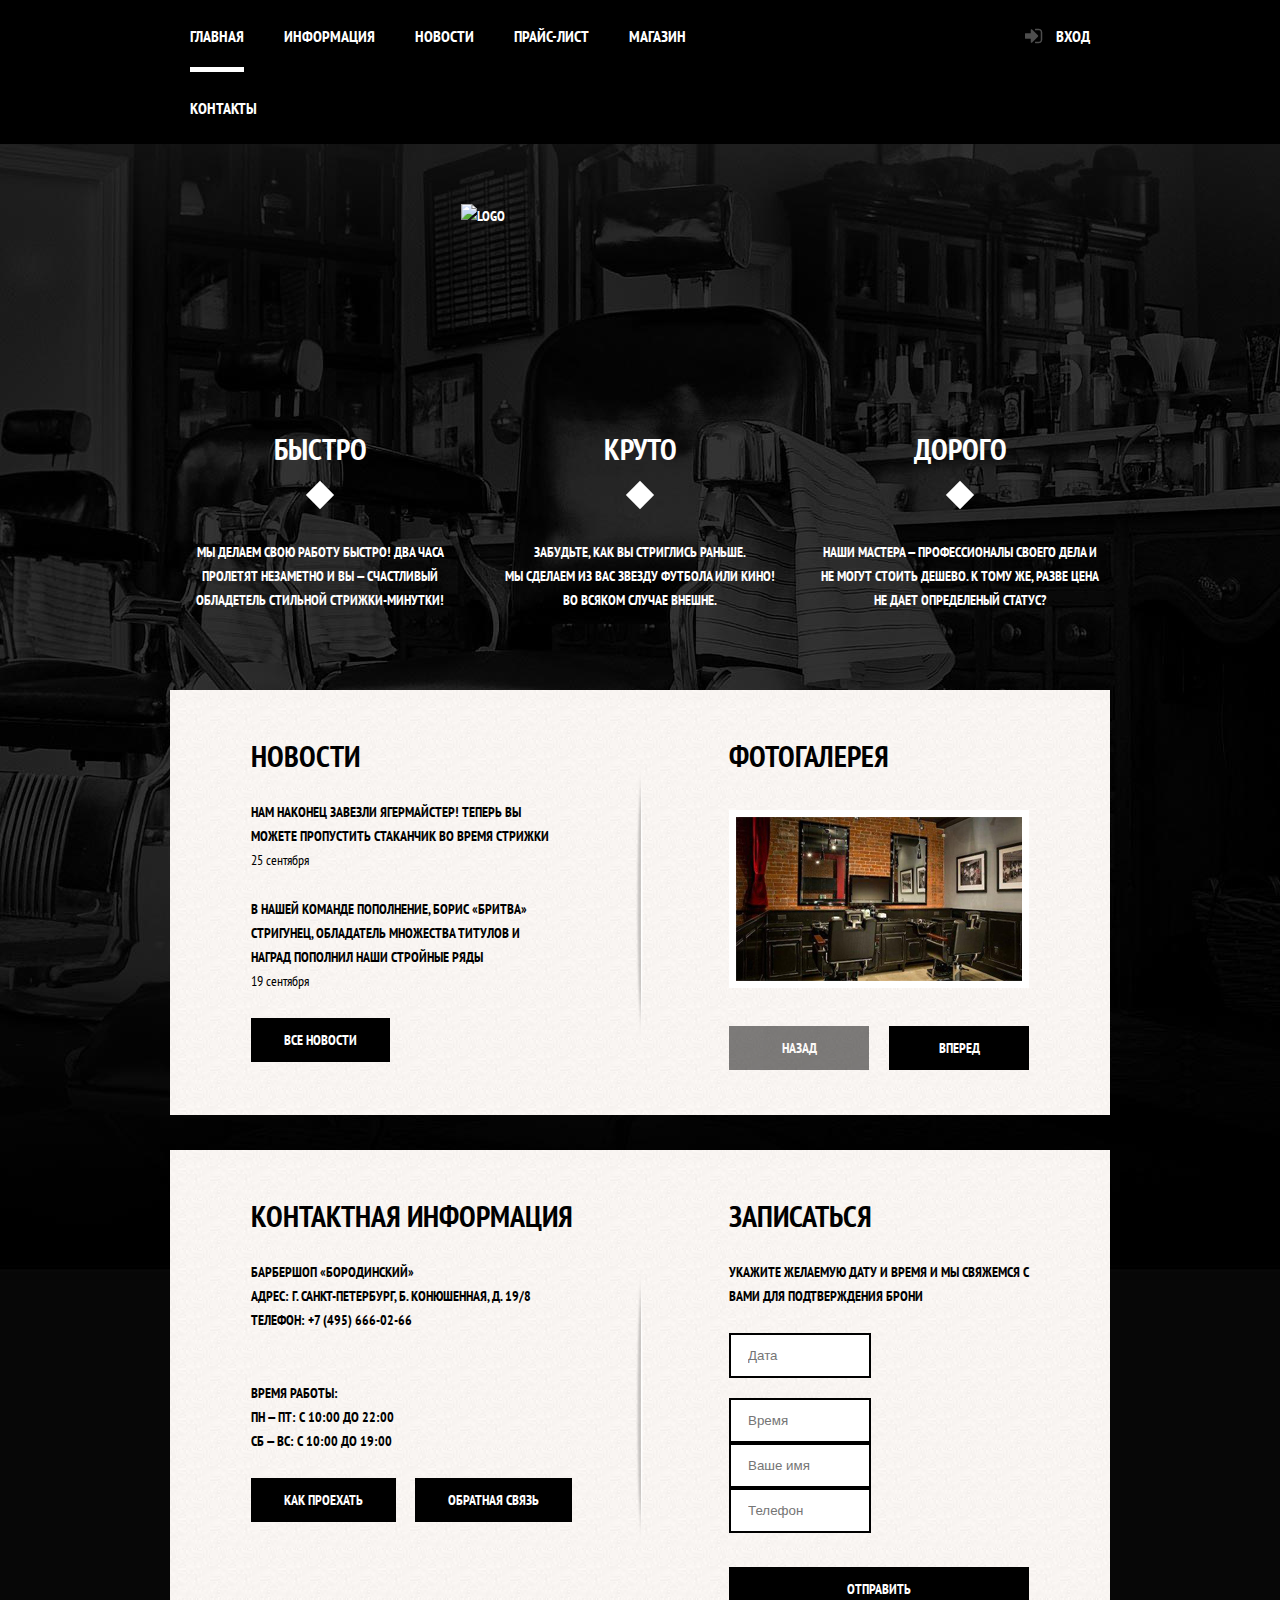
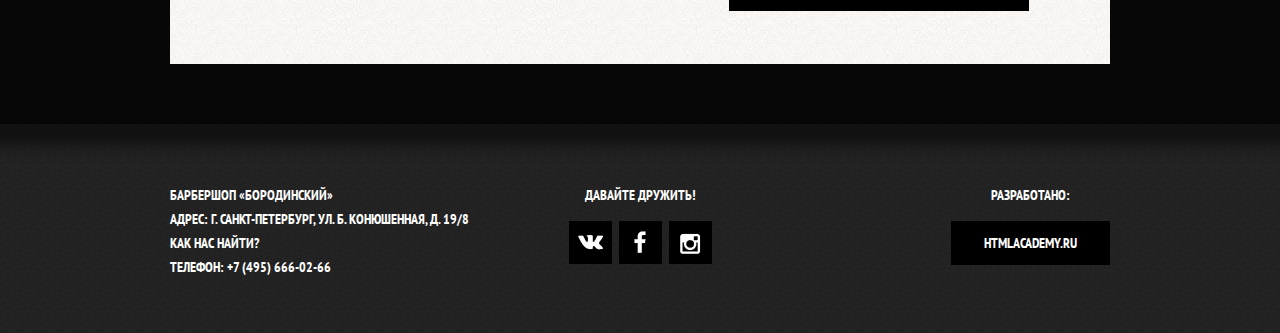
==== barbershop/index.html @ 910d0c9e "Add files via upload" ====
<!DOCTYPE html>
<html lang="ru">
<head>
	<meta charset="UTF-8">
	<title>Барбершоп «Бородинский»</title>
	<link href="https://fonts.googleapis.com/css?family=PT+Sans+Narrow:400,700&amp;subset=cyrillic" rel="stylesheet">
	<link href="css/normalize.css" rel="stylesheet">
	<link href="css/style.css" rel="stylesheet">

</head>
<body>
	<header class="main-header">
		<div class="container clearfix">
			<nav class="main-navigation">
				<ul>
					<li class="active">
						<span>Главная</span>
					</li>
					<li>
						<a href="#info">Информация</a>
					</li>
					<li>
						<a href="#info">Новости</a>
					</li>
					<li>
						<a href="price.html">Прайс-лист</a>
					</li>
					<li>
						<a href="shop.html">Магазин</a>
					</li>
					<li>
						<a href="#contacts">Контакты</a>
					</li>
				</ul>			
			</nav>
			<div class="user-block">
				<a class="login" href="#">Вход</a>
			</div>
		</div>	
	</header>
	<main class="container">
		<div class="logo">
			<img src="img/logo.png" alt="Logo" width="368" height="204">
		</div>
		<section class="features clearfix">
			<div class="features-item">
				<b class="features-name">БЫСТРО</b>
				<p>МЫ ДЕЛАЕМ СВОЮ РАБОТУ БЫСТРО! ДВА ЧАСА <br> ПРОЛЕТЯТ НЕЗАМЕТНО И ВЫ — СЧАСТЛИВЫЙ <br>ОБЛАДЕТЕЛЬ СТИЛЬНОЙ СТРИЖКИ-МИНУТКИ!</p>
			</div>
			<div class="features-item">
				<b class="features-name">КРУТО</b>
				<p>ЗАБУДЬТЕ, КАК ВЫ СТРИГЛИСЬ РАНЬШЕ.<br> МЫ СДЕЛАЕМ ИЗ ВАС ЗВЕЗДУ ФУТБОЛА ИЛИ КИНО! <br>ВО ВСЯКОМ СЛУЧАЕ ВНЕШНЕ.</p>
			</div>
			<div class="features-item">
				<b class="features-name">ДОРОГО</b>
				<p>НАШИ МАСТЕРА — ПРОФЕССИОНАЛЫ СВОЕГО ДЕЛА И <br> НЕ МОГУТ СТОИТЬ ДЕШЕВО. К ТОМУ ЖЕ, РАЗВЕ ЦЕНА<br> НЕ ДАЕТ ОПРЕДЕЛЕНЫЙ СТАТУС?</p>	
			</div>
		</section>
		<div class="index-content clearfix">
			<div class="index-content-left">
				<h2 id="info" class="index-content-title">Новости</h2>
				<ul class="news-preview">
					<li>
						<p>НАМ НАКОНЕЦ ЗАВЕЗЛИ ЯГЕРМАЙСТЕР! ТЕПЕРЬ ВЫ МОЖЕТЕ ПРОПУСТИТЬ СТАКАНЧИК ВО ВРЕМЯ СТРИЖКИ</p>
						<time datetime="2016-09-25">25 сентября</time>
					</li>
					<li>
						<p>В НАШЕЙ КОМАНДЕ ПОПОЛНЕНИЕ, БОРИС «БРИТВА» СТРИГУНЕЦ, ОБЛАДАТЕЛЬ МНОЖЕСТВА  ТИТУЛОВ И НАГРАД ПОПОЛНИЛ НАШИ СТРОЙНЫЕ РЯДЫ</p>
						<time datetime="2016-09-19">19 сентября</time>
					</li>
				</ul>
				<a class="btn" href="#">Все новости</a>
			</div>
			<div class="index-content-right">
				<h2 class="index-content-title">Фотогалерея</h2>
				<div class="gallery">
					<figure class="gallery-content">
						<img src="img/Layer21.jpg" width="286" height="164" alt="foto">
					</figure>
					<button type="button" class="btn gallery-prev" disabled>Назад</button><button type="button" class="btn gallery-next">Вперед</button>
				</div>
			</div>	
		</div>
		<div class="index-content clearfix">
			<div class="index-content-left">
				<h2 id="contacts" class="index-content-title">Контактная информация</h2>
				<p>
					БАРБЕРШОП «БОРОДИНСКИЙ»<br>
					АДРЕС: Г. САНКТ-ПЕТЕРБУРГ, Б. КОНЮШЕННАЯ, Д. 19/8<br>
					ТЕЛЕФОН: +7 (495) 666-02-66
				</p>
				<br>
				<p>
					ВРЕМЯ РАБОТЫ: <br>
					ПН — ПТ: С 10:00 ДО 22:00<br>
					СБ — ВС: С 10:00 ДО 19:00
				</p>
				<a class="btn js-open-map" href="#">Как проехать</a>
				<a class="btn" href="#">Обратная связь</a>
			</div>
			<div class="index-content-right">
				<h2 class="index-content-title">Записаться</h2>
				<p>УКАЖИТЕ ЖЕЛАЕМУЮ ДАТУ И ВРЕМЯ И МЫ СВЯЖЕМСЯ С ВАМИ ДЛЯ ПОДТВЕРЖДЕНИЯ БРОНИ</p>
				<form class="appointment-form" action="https://echo.htmlacademy.ru" method="post">
					<input type="text" name="date" value="" placeholder="Дата"><input type="text" name="time" value="" placeholder="Время">
					<input type="text" name="name" value="" placeholder="Ваше имя"><input type="text" name="phone" value="" placeholder="Телефон">
					<button class="btn" type="submit">Отправить</button>
				</form>				
			</div>
		</div>

	</main>

	<footer class="main-footer">
		<div class="container clearfix">
			<section class="footer-contacts">
				<p>БАРБЕРШОП «БОРОДИНСКИЙ»<br>
					АДРЕС: Г. САНКТ-ПЕТЕРБУРГ, УЛ. Б. КОНЮШЕННАЯ, Д. 19/8<br>
					<a href="#">КАК НАС НАЙТИ?</a><br>
					ТЕЛЕФОН: +7 (495) 666-02-66</p>
				</section>
				<section class="footer-social">
					<p>ДАВАЙТЕ ДРУЖИТЬ!</p>
					<a class="social-btn social-btn-vk" href="#">Вконтакте</a>
					<a class="social-btn social-btn-fb" href="#">Фейсбук</a>
					<a class="social-btn social-btn-inst" href="#">Инстаграм</a>
				</section>
				<section class="footer-copyright">
					<p>РАЗРАБОТАНО:</p>
					<a class="btn" href="#">HTMLACADEMY.RU</a>
				</section>
			</div>
		</footer>

		<div class="modal-content">
			<button class="modal-content-close" type="button" title="закрыть">Закрыть</button>
			
			<h2 class="modal-content-title">Личный кабинет</h2>
			<p>Введите свой логин и пароль</p>
			<form class="login-form" action="https://echo.htmlacademy.ru" method="post">
				<input class="icon-user" type="text" name="login" required placeholder="Логин">
				<input class="icon-password" type="password" name="password" required placeholder="Пароль">
				<label class="login-checkbox">
					<input type="checkbox" name="remember">
					<span class="checkbox-indicator"></span>
					Запомните меня
				</label>
				<a class="restore" href="#">Я забыл пароль</a>
				<button class="btn" type="submit">Войти</button>
			</form>
		</div>

		<div class="modal-content">
			<div class="modal-content-map">
				<button class="modal-content-close" type="button" title="закрыть">Закрыть</button>
				<iframe src="https://www.google.com/maps/embed?pb=!1m18!1m12!1m3!
				1d1998.6037999040354!2d30.322010416394033!3d59.938716271971415!2m3!1f0!2f0!3f0!
				3m2!1i1024!2i768!4f13.1!3m3!1m2!1s0x4696310fca5ba729%3A0xea9c53d4493c879f!
				2sBolshaya+Konyushennaya+ul.%2C+19%2C+Sankt-Peterburg%2C+Russia%2C+191186!5e0!
				3m2!1sen!2s!4v1441888483426" width="766" height="561" frameborder="0"
				style="border:0" allowfullscreen></iframe>

			</div>
			<div class="modal-overlay"></div>
		</div>


		<script src="js/popup.js"></script>
		<script>document.write('<script src="http://' + (location.host || 'localhost').split(':')[0] + ':35729/livereload.js?snipver=1"></' + 'script>')</script>	
	</body>
	</html>
---- barbershop/css/style.css ----
body {
	min-width: 960px;
	background: url(../img/barbershop-index.jpg)no-repeat center top #070707 ;
	margin: 0;
	font-family: 'PT Sans Narrow', Arial, sans-serif;
	font-size: 14px;
	color: #ffffff;
	line-height: 24px;
	font-weight: 700;
	text-transform: uppercase;
}

img {
	max-width: 100%;
	height: auto;
}
/**********HEADER***********/
.main-header {
	font-size: 16px;
	background: #000;
	margin-bottom: 55px;
	color: #ffffff;
}

.container {
	width: 940px;
	padding: 0 10px;
	margin: auto;
}

.clearfix::after {
	clear: both;
	content: "";
	display: table;
}



.main-navigation {
	float: left;
	width: 800px;
}

.main-navigation ul {
	font-size: 0;
	list-style: none;
	float: left;
	width: 640px;
	padding: 0;
	margin: 0;
}

.main-navigation li {
	display: inline-block;
	vertical-align: top;
	font-size: 16px;
	line-height: 20px;
}

.main-navigation a {
	font-family: 'PT Sans Narrow', 'Arial', sans-serif;
	font-size: 16px;
	line-height: 24px;
	font-weight: bold;
	color: #ffffff;
	text-decoration: none;
	text-transform: uppercase;
	display: inline-block;
	padding:24px 20px;
}

.main-navigation .active {
	position: relative;
	background: none;
}

.main-navigation .active::before {
	content: "";
	position: absolute;
	height: 5px;
	background-color: #ffffff;
	bottom: 0;
	left: 20px;
	right: 20px;
}

.main-navigation .active span {
	display: block;
	padding: 26px 20px;
}
.shop-logo {
	float: left;
	width: 111px;
	height: 20px;
	padding-top: 22px;
}
.main-navigation li a:hover {
	background-color: #242424;
}

.user-block {
	float: right;
	max-width: 120px;
}

.login {
	font-family: 'PT Sans Narrow', 'Arial', sans-serif;
	font-size: 16px;
	line-height: 24px;
	font-weight: bold;
	color: #ffffff;
	text-decoration: none;
	text-transform: uppercase;
	position: relative;
	display: inline-block;
	vertical-align: top;
	padding: 24px 20px;
	padding-left: 55px;
}
.login:hover {
	background: #242424;
}
.login::before {
	content: "";
	background: url(../img/sprite.png)no-repeat;
	opacity: 0.3;
	position: absolute;
	width: 18px;
	height: 18px;
	left: 24px;
	top: 28px;
	background-position: 0 0px;
}

.login:hover::before {
	background-color: #242424; 
	opacity: 1;
}
/*---------========MAIN==========----------*/

.logo {
	position: relative;
	width: 368px;
	height: 204px;
	margin: 0 auto;
	margin-bottom: 25px;
	left: 5px;
	top: 5px;
}

.features-name {
	position: relative;
	display: block;
	font-size: 30px;
	line-height: 42px;
	margin-bottom: 35px;
	padding-bottom: 35px;
}

.features-name::after {
	content: "";
	position: absolute;
	bottom: 0;
	left: 50%;
	display: block;
	width: 20px;
	height: 20px;
	background-color: #ffffff;
	margin-left: -10px;
	transform: rotate(45deg);
}
.features-item {
	text-align: center;
	width: 300px;
	float: left;
	margin-right: 20px;
	margin-bottom: 78px;
}

.features-item:last-child {
	margin-right: 0;
}

.features-item p {
	margin: 10px;
	line-height: 24px;
	margin-bottom: 0;
}

.index-content {
	background:	url('../img/barbershop-index-line.png')no-repeat 50% 50%,
	url(../img/barbershop-bg.jpg) #f8f5f2;
	margin-bottom: 35px;
	color: #000;
	padding: 45px 81px 53px;
}

.index-content-left {
	width: 380px;
	float: left;
	
}
.index-content-title {
	margin: 0;
	margin-bottom: 23px;
	font-size: 30px;
	line-height: 42px;
}

.index-content p {
	margin: 0;
	margin-bottom: 25px;
}

.news-preview {
	list-style: none;
	margin: 0;
	padding: 0;
	padding-right: 80px;
}

.news-preview li {
	margin-bottom: 25px;
}

.news-preview p {
	margin-bottom: 0;
}

.news-preview time {
	text-transform: none;
	font-weight:100;
}

.btn {
	display: inline-block;
	margin-right: 16px;
	padding: 10px 33px;
	font-family: 'PT Sans Narrow', Arial, sans-serif;
	font-size: 14px;
	font-weight: 700;
	line-height: 24px;
	text-transform: uppercase;
	background-color: #000000;
	color: #ffffff;
	text-align: center;
	vertical-align: top;
	border: none;
	outline: none;
	cursor: pointer;
	text-decoration: none;
}

.btn:hover,
.btn:active {
	background-color: #663d15;
}

.btn.disabled,
.btn:disabled {
	cursor: default;
	opacity: 0.5;
}

.btn.disabled:hover,
.btn:disabled:hover {
	background-color: #000000;
}

.gallery {
	position: relative;
	top: 10px;
	height: 260px;
}
.gallery-content {
	height: 164px;
	border: 7px solid #fff;
	background-color: #cccccc; 
	margin: 0;
}

.gallery-content img {
	width: 286px;
	height: 164px;
}

.gallery .btn {
	position: absolute;
	bottom: 0;
	width: 140px;
	margin: 0;
}

.gallery-prev {
	left: 0;
}

.gallery-next {
	right: 0;
}

.index-content-right {
	float: right;
	width: 300px;
}

input {
	width: 119px;
	height: 39px;
	border: 2px solid #000000;
	margin-right:18px;
	color: #000000;
	padding-left: 17px;
}

input:first-child {
	
	margin-bottom: 20px;
}

input:nth-child(even) {
	margin-right:0;
}

.appointment-form button {
	font-family: 'PT Sans Narrow', Arial, sans-serif;
	font-size: 14px;
	color: #ffffff;
	line-height: 24px;
	font-weight: 700;
	text-transform: uppercase;
	width: 300px;
	margin-top: 34px;
}
/********************************************************/
/*Cтили внутренни страниц*/

.inner-page {
	color: #000000;
	background: #f8f3f0 url('../img/barbershop-bg.jpg');
}

.inner-page .main-header {
	margin-bottom: 50px;
}

.inner-page-title h1 {
	margin: 0;
	margin-bottom: 15px;
	padding: 0;
	font-size: 30px;
	line-height: 42px;
}

.inner-content h2 {
	font-size: 24px;
	line-height: 30px;
	text-align: center;
	margin-top: 60px;
	margin-bottom: 50px;
}

.big-heading {
	margin-top: 45px;
	margin-bottom: 35px;
	text-align: center;
}

.big-heading h2 {
	position: relative;
	z-index: 2;

	display: inline;
	margin: 0;
	padding: 0 25px;

	font-size: 48px;
	line-height: 48px;
	text-align: center;
	
	background: #f8f3f0 url('../img/barbershop-bg.jpg')repeat;
}

.big-heading:after {
	content: "";
	position: relative;
	top: -25px;
	z-index: 1;
	display: block;
	border-bottom: 2px solid #000000;
	
}

.inner-content p {
	margin: 14px 0;
}

h3 {
	font-size: 24px;
	line-height: 30px;
}

.breadcrumbs {
	margin: 0;
	padding: 0;
	list-style: none;
}

.breadcrumbs .current {
	color: #aba9a7;
}

.breadcrumbs .current::after {
	display: none;
}

.breadcrumbs li {
	position: relative;
	display: inline;
	margin-bottom: 20px;
	padding-right: 38px;
}

.breadcrumbs li::after {
	content: "";
	position: absolute;
	width: 8px;
	height: 8px;
	background-color: #000000;
	top: 4px;
	right: 16px;
	transform: rotate(45deg);
}

.breadcrumbs a {
	color: #000000;
	text-decoration: none;
}

.breadcrumbs a:hover {
	text-decoration: underline;
}

.arsenal {
	width: 250px;
	margin-bottom: 60px;
}

.arsenal li {
	position: relative;
	margin: 0;
	margin-bottom: 1em;
	padding-left: 1.5em;
}

.arsenal li::before {
	content: '';
	height: 8px;
	width: 8px;
	background: #000000;
	display: block;
	position: absolute;
	transform: rotate(45deg);
	top: 8px;
	left: 0;
}

ul {
	list-style: none;
	padding-left: 0;
}


.price-list a{
	font-family: 'PT Sans Narrow', 'Arial', sans-serif;
	font-size: 16px;
	line-height: 24px;
	font-weight: bold;
	text-decoration: none;
	color: #000000;
}

.content-left {
	float: left;
	width: 390px;
	margin-right: 90px;
}

.content-right {
	float: right;
	width: 460px;
}

.content-right p {
	width: 385px;
}

table {
	margin-top: 35px;
	margin-bottom: 115px;
	border-collapse: collapse;
}

td {
	border: 2px solid #000000;
	padding: 8px 0 7px 17px;
	width: 211px;
}

td:nth-child(even) {
	text-align: center;
}

/*------------=============FOOTER===========---------*/
.main-footer {
	background: url('../img/footer-shadow.png')repeat-x,
	url('../img/footer-bg.jpg') #252525; 
	margin-top: 60px;
	padding-top: 45px;
	padding-bottom: 40px;
	color: #ffffff;
}
.main-footer a {
	color: #ffffff;
	text-decoration: none;
}

.footer-contacts {
	float: left;
	width: 320px;
	margin-right: 60px;
}

.footer-contacts a {
	color: #ffffff;
}

.footer-contacts a:hover {
	text-decoration: none;
}

.footer-social {
	float: left;
	width: 180px;
	text-align: center;
}

.footer-copyright {
	float: right;
	max-width: 180px;
	text-align: center;
}

.footer-copyright p {
	text-align: center;
}

.footer-copyright .btn {
	margin: 0;
}

.footer-copyright .btn:hover {
	color: #000000;
	background-color: #ffffff;
}

.foter-social p {
	margin: 0;
	margin-bottom: 15px;
	text-align: center;
}

.social-btn {
	display: inline-block;
	width: 43px;
	height: 43px;
	margin: 0 2px;
	font-size: 0;
	vertical-align: top;
	text-align: center;
	text-decoration: none;
	background: #000000 url('../img/sprite.png') no-repeat center;
	transition:
	background-position 0.9s,
	background-color 0.5s;
}

.social-btn:hover {
	background-color: #ffffff;
}

.social-btn-vk {
	background-position: 9px -137px;
}

.social-btn-fb {
	background-position: 15px -190px;
}

.social-btn-inst {
	background-position: 11px -238px;
}

.social-btn-vk:hover {
	background-position: 9px -287px;
}

.social-btn-fb:hover {
	background-position: 15px -340px;
}

.social-btn-inst:hover {
	background-position: 11px -388px;
}

/**********************************************************/
/*Всплывающая форма*/
.modal-content {
	position: absolute;
	top: 120px;
	left: 50%;
	width: 300px;
	margin-left: -230px;
	padding: 50px 80px;
	color: #000000;
	background: #f8f3f0 url('../img/barbershop-bg.jpg');
	box-shadow: 0 30px 50px rgba(0,0,0,0.7);
	display: none;
	z-index: 10;
}

.modal-content-map {
	position: fixed;
	top: 50%;
	left: 50%;
	width: 766px;
	height: 561px;
	margin-top: -280px;
	margin-left: -390px;
	border: 7px solid white;
	box-shadow: 0 30px 50px rgba(0,0,0,0.7);
}

/*.modal-overlay {
	position: fixed;
	top: 0;
	left: 0;
	z-index: 20;
	width: 100%;
	height: 100%;
	background: rgba(0,0,0,0.8);
}*/



.modal-content-close {
	position: absolute;
	top: 0;
	right: -34px;
	width: 22px;
	height: 22px;
	font-size: 0;
	background-color: transparent;
	border: 0;
	outline: 0;
	cursor: pointer;
}


.modal-content-close::before,
.modal-content-close::after {
	content: "";
	position: absolute;
	top: 10px;
	left: 2px;
	width: 19px;
	height: 3px;
	background-color: #d0d0d0;
	border-radius: 1px;
}

.modal-content-close::before {
	transform: rotate(45deg);
}

.modal-content-close::after {
	transform: rotate(-45deg);
}

.modal-content h2 {
	margin: 0;
	margin-bottom: 20px;
	font-size: 30px;
	line-height: 42px
}

.modal-content p {
	margin: 0;
	margin-bottom: 14px;
}

.modal-conent .login-form {
	margin-top: 30px;
	margin-bottom: 10px;
	z-index: 30;
}

.login-form input[type="text"],
.login-form input[type="password"] {
	width: 236px;
	margin: 0;
	margin-bottom: 10px;
	padding: 10px 20px;
	padding-right: 40px;
	font-size: 14px;
	line-height: 24px;
	font-family: 'PT Sans Narrow', 'Arial', sans-serif;
	color: #000000;
	text-transform: uppercase;
	background-color: #f9f6f3;
	border: 2px solid #000000;
	outline: none;
}

.login-form input:focus {
	border-color: #663d15;
}

.login-form input.icon-user {
	background-image: url('../img/sprite.png');
	background-repeat: no-repeat;
	background-position: 100% 7%;
}

.login-form input.icon-password {
	background-image: url('../img/sprite.png');
	background-repeat: no-repeat;
	background-position: 100% 22%;
}

.login-form .restore {
	float: right;
	color: #000000;
}

.login-form .btn {
	width: 100%;
	margin-top: 15px
}
.login-checkbox input[type="checkbox"] {
	display: none;
}

.login-checkbox {
	position: relative;
	padding-left: 30px;
	cursor: pointer;
}

.login-checkbox:hover {
	color: #663d15;
}

.login-checkbox input[type="checkbox"] + .checkbox-indicator {
	position: absolute;
	top: -3px;
	left: 0;
	width: 17px;
	height: 17px;
	border: 2px solid #000000;
}

.login-checkbox input[type="checkbox"]:checked + .checkbox-indicator::before,
.login-checkbox input[type="checkbox"]:checked + .checkbox-indicator::after {
	content: "";
	position: absolute;
	top: 8px;
	left: 1px;
	width: 15px;
	height: 2px;
	background-color: #000000;
}

.login-checkbox input[type="checkbox"] + .checkbox-indicator::before {
	transform: rotate(45deg);
}

.login-checkbox input[type="checkbox"] + .checkbox-indicator::after {
	transform: rotate(-45deg);
}


/*******************Эффекты*********************/
@keyframes bounce {     
	0%   { transform: translateY(-2000px); }
	70%  { transform: translateY(30px);    }
	90%  { transform: translateY(-10px);   }
	100% { transform: translateY(0);       } 
} 

@keyframes shake {
	0%, 100% { transform: translateX(0); }
	10%, 30%, 50%, 70%, 90% { transform: translateX(-10px); }
	20%, 40%, 60%, 80% { transform: translateX(10px); }
}

.modal-error {
	animation: shake 0.6s;
}

.modal-content-show {
	display: block;
	animation: bounce 0.6s;
}
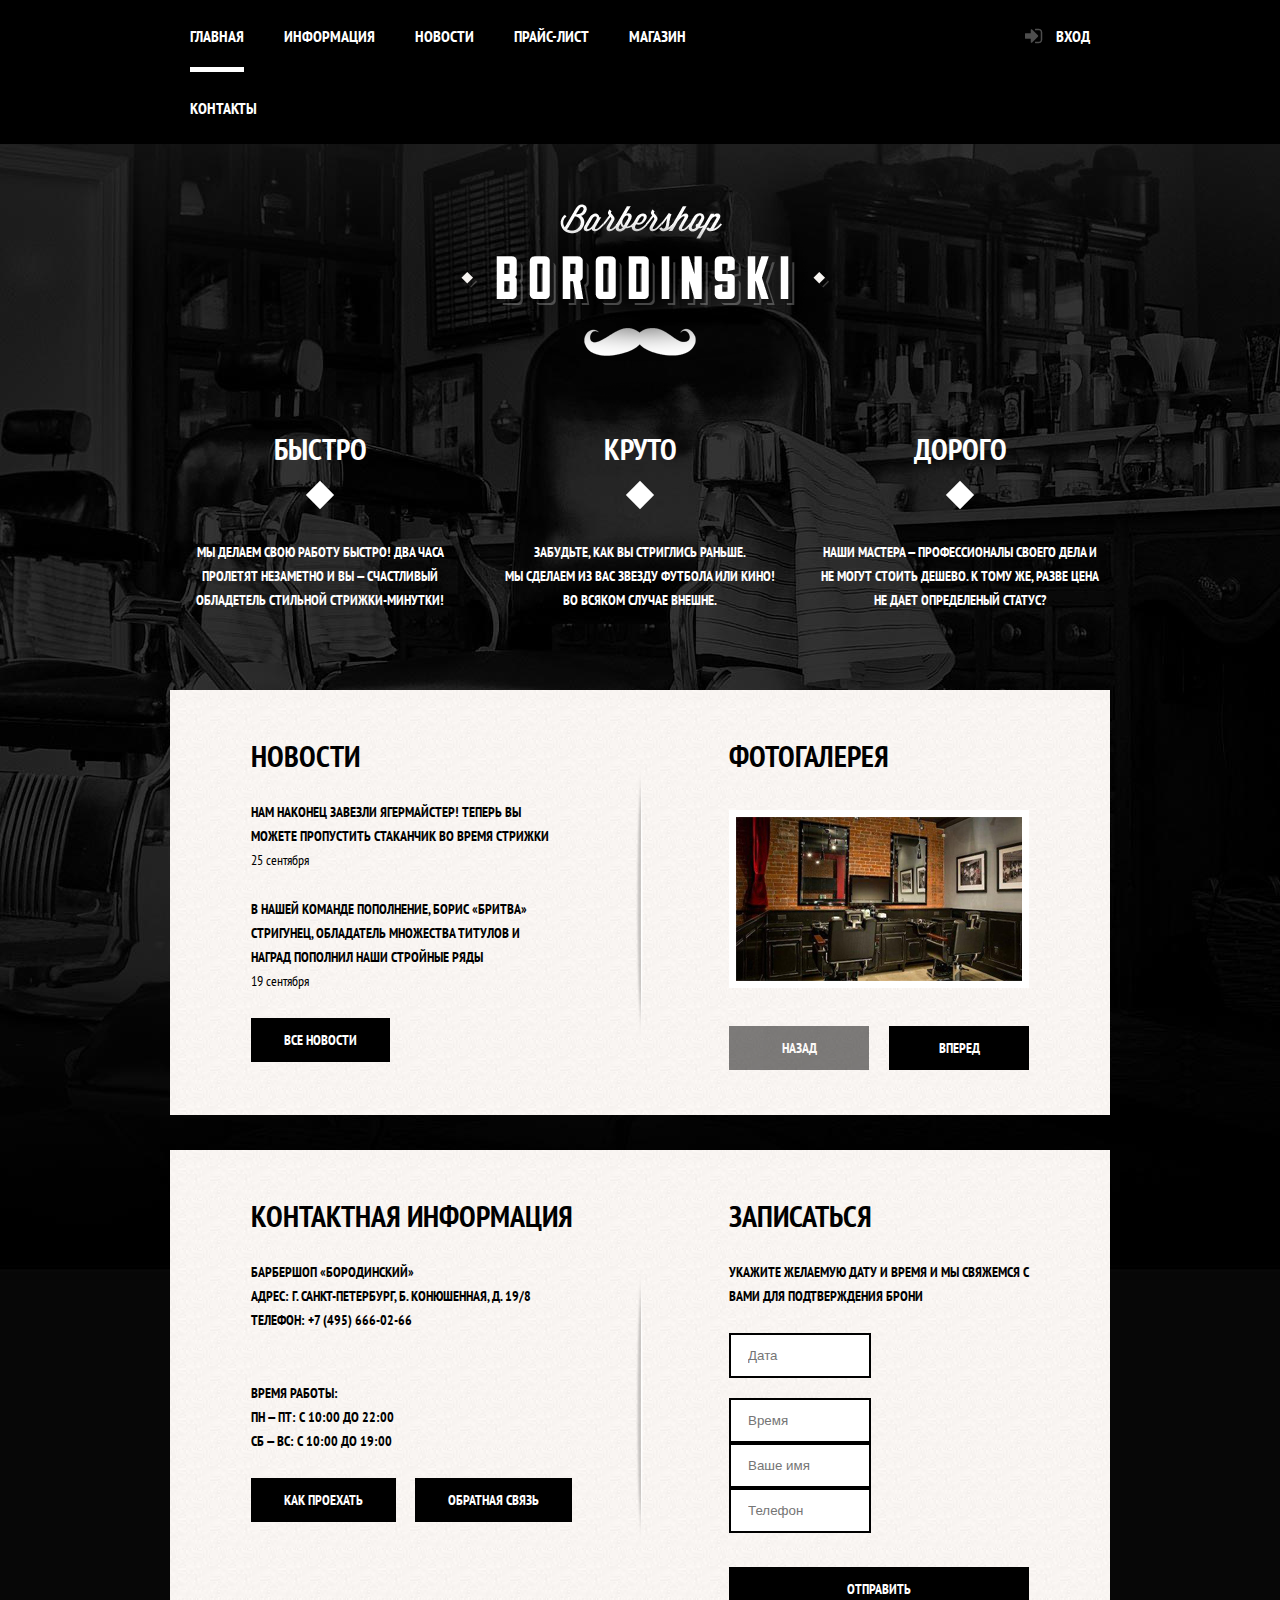
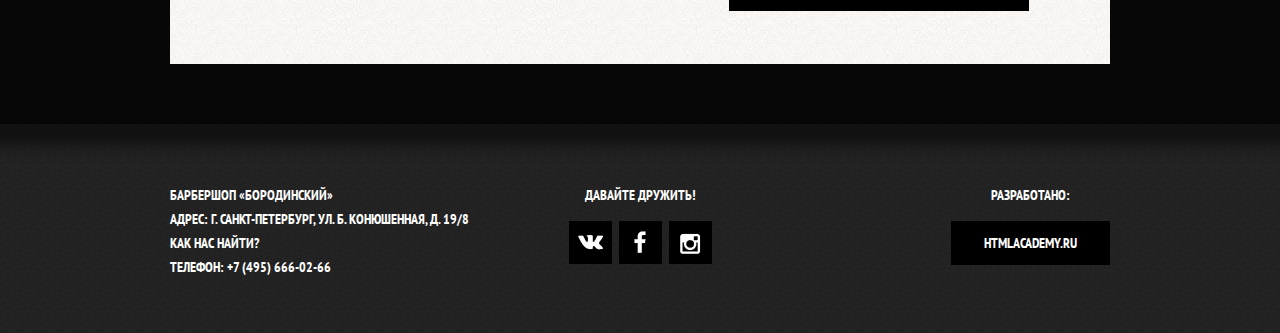
==== commit 3cf6df22: "L" ====
--- a/barbershop/index.html
+++ b/barbershop/index.html
@@ -40,7 +40,7 @@
 	</header>
 	<main class="container">
 		<div class="logo">
-			<img src="img/logo.png" alt="Logo" width="368" height="204">
+			<img src="img/Logo.png" alt="Logo" width="368" height="204">
 		</div>
 		<section class="features clearfix">
 			<div class="features-item">
